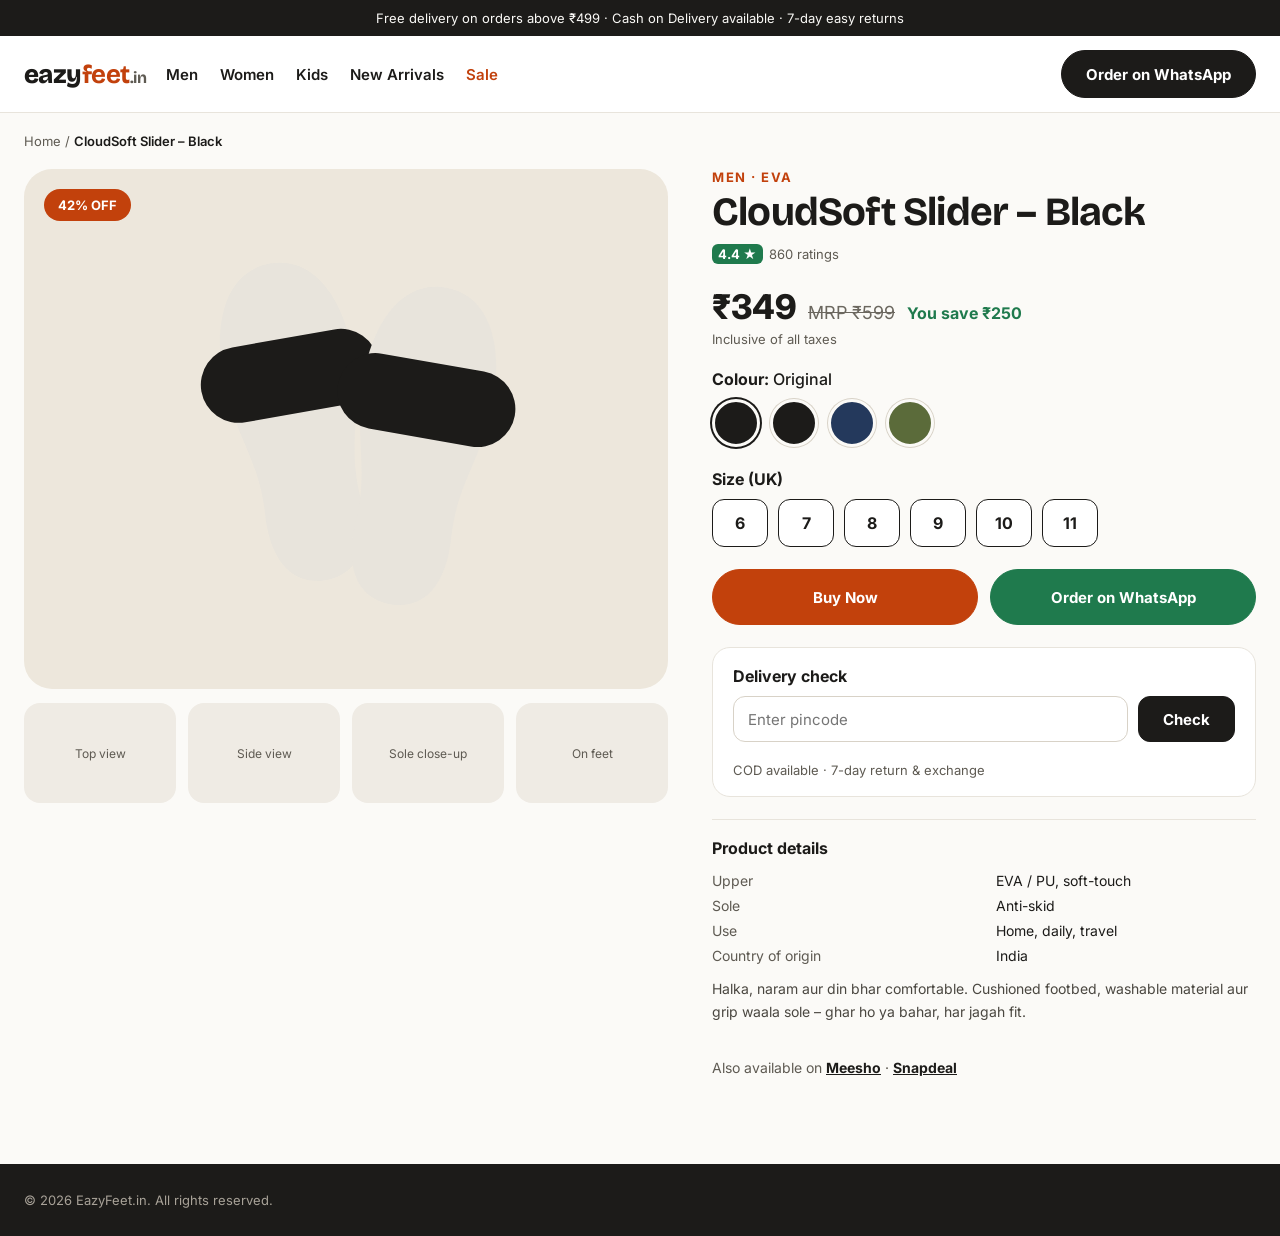
==== eazyfeet-website (1)/product.html @ ea7994d6 "Add files via upload" ====
<!doctype html>
<html lang="en">
<head>
<meta charset="utf-8">
<meta name="viewport" content="width=device-width, initial-scale=1">
<title>Product | EazyFeet.in</title>
<meta name="description" content="Soft, anti-skid chappal aur sliders – EazyFeet.in. Cash on Delivery available.">
<link rel="icon" href="data:image/svg+xml,<svg xmlns='http://www.w3.org/2000/svg' viewBox='0 0 100 100'><rect width='100' height='100' rx='22' fill='%23C2410C'/><text x='50' y='70' font-size='60' text-anchor='middle' fill='white' font-family='Arial' font-weight='bold'>e</text></svg>">
<link rel="preconnect" href="https://fonts.googleapis.com">
<link href="https://fonts.googleapis.com/css2?family=Bricolage+Grotesque:wght@600;700;800&family=Inter:wght@400;500;600;700&display=swap" rel="stylesheet">
<link rel="stylesheet" href="style.css">
</head>
<body>
<div class="strip">Free delivery on orders above ₹499 · Cash on Delivery available · 7-day easy returns</div>

<header class="site"><div class="wrap">
<a href="/" class="logo">eazy<b>feet</b><small>.in</small></a>
<nav class="main" aria-label="Main"><a href="/#bestsellers">Men</a><a href="/#bestsellers">Women</a><a href="/#bestsellers">Kids</a><a href="/#bestsellers">New Arrivals</a><a href="/#bestsellers" style="color:#C2410C">Sale</a></nav>
<div class="tools"><a class="btn dark" data-wa="Hi EazyFeet, mujhe order karna hai." href="#">Order on WhatsApp</a></div>
</div></header>

<main class="wrap">
<div class="crumbs"><a href="/">Home</a> / <span id="crumb" style="color:#1C1B19;font-weight:600">Product</span></div>

<section class="pdp" id="pdp">
<div class="gallery">
<div class="main" id="mainimg"><div class="art"></div><span class="off" id="poff" style="position:absolute;top:20px;left:20px;background:#C2410C;color:#fff;font-size:13px;font-weight:700;border-radius:999px;padding:8px 14px"></span></div>
<div class="thumbs"><div>Top view</div><div>Side view</div><div>Sole close-up</div><div>On feet</div></div>
</div>

<div class="details">
<div>
<div class="kicker" id="ptag"></div>
<h1 class="display" id="pname"></h1>
<div class="rate"><b id="prate"></b><span id="previews"></span></div>
</div>
<div>
<div style="display:flex;align-items:baseline;gap:12px;flex-wrap:wrap"><strong id="pprice" style="font-size:34px;font-weight:800"></strong><s id="pmrp" style="font-size:18px;color:#6B675F"></s><span id="psave" style="font-size:16px;font-weight:700;color:#1F7A4D"></span></div>
<div style="font-size:13px;color:#5E5A52;margin-top:4px">Inclusive of all taxes</div>
</div>

<div><div style="font-weight:700;margin-bottom:10px">Colour: <span id="cname" style="font-weight:500"></span></div><div class="swatches" id="swatches"></div></div>

<div>
<div style="font-weight:700;margin-bottom:10px">Size (UK)</div>
<div class="sizes" id="sizes"></div>
<div class="msg" id="sizemsg" style="color:#B42318;margin-top:10px" hidden>Pehle size select karein</div>
</div>

<div style="display:flex;gap:12px;flex-wrap:wrap">
<button class="btn accent" id="buy" type="button" style="flex:1 1 200px;height:56px;border-radius:28px">Buy Now</button>
<button class="btn wa" id="wabuy" type="button" style="flex:1 1 200px;height:56px;border-radius:28px">Order on WhatsApp</button>
</div>

<form class="box" id="pinform">
<label for="pin" style="font-weight:700">Delivery check</label>
<div style="display:flex;gap:10px"><input id="pin" inputmode="numeric" maxlength="6" placeholder="Enter pincode"><button class="btn dark" type="submit" style="height:46px;border-radius:12px">Check</button></div>
<div class="msg" id="pinmsg" aria-live="polite"></div>
<div style="font-size:13px;color:#5E5A52">COD available · 7-day return &amp; exchange</div>
</form>

<div style="border-top:1px solid #E8E4DC;padding-top:18px">
<div style="font-weight:700;font-size:16px;margin-bottom:10px">Product details</div>
<dl class="specs"><dt>Upper</dt><dd>EVA / PU, soft-touch</dd><dt>Sole</dt><dd>Anti-skid</dd><dt>Use</dt><dd>Home, daily, travel</dd><dt>Country of origin</dt><dd>India</dd></dl>
<p style="font-size:14px;line-height:1.6;color:#4A4740">Halka, naram aur din bhar comfortable. Cushioned footbed, washable material aur grip waala sole – ghar ho ya bahar, har jagah fit.</p>
</div>

<div style="font-size:14px;color:#5E5A52">Also available on <a data-market="meesho" href="#" style="font-weight:700;text-decoration:underline">Meesho</a> · <a data-market="snapdeal" href="#" style="font-weight:700;text-decoration:underline">Snapdeal</a></div>
</div>
</section>
</main>

<footer class="site"><div class="wrap"><div class="copy" style="border:0;padding-top:28px">© <span id="year">2026</span> EazyFeet.in. All rights reserved.</div></div></footer>

<script src="app.js"></script>
</body>
</html>
---- eazyfeet-website (1)/style.css ----
*{box-sizing:border-box}
body{margin:0;background:#FBFAF7;color:#1C1B19;font-family:Inter,system-ui,sans-serif}
a{color:#1C1B19;text-decoration:none}a:hover{color:#C2410C}
.wrap{max-width:1280px;margin:0 auto;padding-left:24px;padding-right:24px}
.display{font-family:'Bricolage Grotesque',sans-serif;letter-spacing:-.02em}
.strip{background:#1C1B19;color:#FBFAF7;font-size:13px;padding:10px 16px;text-align:center}
header.site{background:#fff;border-bottom:1px solid #E8E4DC;position:sticky;top:0;z-index:10}
header.site .wrap{display:flex;flex-wrap:wrap;align-items:center;gap:20px;padding-top:14px;padding-bottom:14px}
.logo{font-family:'Bricolage Grotesque',sans-serif;font-weight:800;font-size:26px;letter-spacing:-.02em;color:#1C1B19}
.logo b{color:#C2410C}.logo small{font-size:16px;color:#5E5A52;font-weight:700}
nav.main{display:flex;flex-wrap:wrap;gap:22px;font-weight:600;font-size:15px;flex:1 1 auto}
.tools{display:flex;align-items:center;gap:10px;flex-wrap:wrap}
.search{height:44px;width:240px;max-width:100%;border:1px solid #D8D2C7;border-radius:22px;padding:0 18px;font:inherit;font-size:14px;background:#FBFAF7}
.btn{height:48px;padding:0 24px;border-radius:24px;display:inline-flex;align-items:center;justify-content:center;gap:8px;font:inherit;font-weight:700;font-size:15px;cursor:pointer;border:1.5px solid #1C1B19;background:#fff;color:#1C1B19}
.btn.dark{background:#1C1B19;color:#fff}.btn.accent{background:#C2410C;border-color:#C2410C;color:#fff}.btn.wa{background:#1F7A4D;border-color:#1F7A4D;color:#fff}
.btn:hover{opacity:.92}.btn.dark:hover,.btn.accent:hover,.btn.wa:hover{color:#fff}
.sr{position:absolute;left:-9999px}
.hero{display:flex;flex-wrap:wrap;background:#F3EDE3;border-radius:28px;overflow:hidden;margin-top:32px}
.hero .txt{flex:1 1 420px;padding:56px 48px;display:flex;flex-direction:column;gap:18px;justify-content:center}
.hero h1{margin:0;font-size:clamp(40px,6vw,64px);line-height:1.02;font-weight:800}
.hero p{margin:0;font-size:18px;line-height:1.55;color:#4A4740;max-width:440px}
.hero .art{flex:1 1 420px;min-height:380px;background:#E9A23B;position:relative;display:flex;align-items:center;justify-content:center}
.badge{position:absolute;top:24px;right:24px;background:#1C1B19;color:#fff;border-radius:999px;padding:12px 18px;font-family:'Bricolage Grotesque',sans-serif;font-weight:700;font-size:18px}
.kicker{font-size:13px;font-weight:700;letter-spacing:.12em;color:#C2410C}
.trust{display:grid;grid-template-columns:repeat(auto-fit,minmax(220px,1fr));gap:16px;margin:24px auto 16px}
.trust div.t{display:flex;gap:14px;align-items:center;padding:18px 20px;background:#fff;border:1px solid #E8E4DC;border-radius:16px}
.trust strong{display:block;font-size:15px}.trust span{font-size:13px;color:#5E5A52}
section.block{padding-top:32px;padding-bottom:24px}
h2.title{margin:0 0 22px;font-size:34px}
.cats{display:grid;grid-template-columns:repeat(auto-fill,minmax(160px,1fr));gap:16px}
.cat{display:flex;flex-direction:column;align-items:center;gap:12px;padding:22px 14px;background:#fff;border:1.5px solid #E8E4DC;border-radius:20px;font-weight:700}
.cat:hover{border-color:#C2410C;color:#1C1B19}
.cat .circ{width:104px;height:104px;border-radius:52px;display:flex;align-items:center;justify-content:center}
.grid{display:grid;grid-template-columns:repeat(auto-fill,minmax(250px,1fr));gap:20px}
.card{display:flex;flex-direction:column;background:#fff;border:1px solid #E8E4DC;border-radius:20px;overflow:hidden;transition:box-shadow .2s,transform .2s}
.card:hover{box-shadow:0 10px 30px rgba(28,27,25,.1);transform:translateY(-2px);color:#1C1B19}
.card .img{position:relative;height:230px;display:flex;align-items:center;justify-content:center}
.card .off{position:absolute;top:14px;left:14px;background:#C2410C;color:#fff;font-size:12px;font-weight:700;border-radius:999px;padding:6px 10px}
.card .info{padding:16px 18px 20px;display:flex;flex-direction:column;gap:6px}
.tag{font-size:12px;font-weight:600;color:#5E5A52;letter-spacing:.04em}
.name{font-weight:700;font-size:16px;line-height:1.3}
.rate{display:flex;align-items:center;gap:6px;font-size:13px;color:#5E5A52}
.rate b{background:#1F7A4D;color:#fff;border-radius:6px;padding:2px 6px}
.price{display:flex;align-items:baseline;gap:8px;margin-top:4px}
.price strong{font-size:20px;font-weight:800}.price s{font-size:14px;color:#6B675F}
.promos{display:grid;grid-template-columns:repeat(auto-fit,minmax(300px,1fr));gap:20px}
.promo{border-radius:24px;padding:40px;display:flex;flex-direction:column;gap:12px;min-height:220px;justify-content:center}
.promo .big{font-family:'Bricolage Grotesque',sans-serif;font-size:32px;font-weight:800;line-height:1.05}
.market{background:#fff;border:1px solid #E8E4DC;border-radius:24px;padding:26px 30px;display:flex;flex-wrap:wrap;align-items:center;justify-content:space-between;gap:16px}
footer.site{background:#1C1B19;color:#D8D2C7;margin-top:48px}
footer.site .cols{display:grid;grid-template-columns:repeat(auto-fit,minmax(200px,1fr));gap:32px;padding-top:52px;padding-bottom:28px}
footer.site a{color:#D8D2C7;display:block;margin:8px 0;font-size:14px}footer.site a:hover{color:#fff}
footer.site h4{color:#fff;margin:0 0 6px;font-size:15px}
footer.site .copy{border-top:1px solid #3A3833;padding-top:18px;padding-bottom:28px;font-size:13px;color:#A8A298}
.float-wa{position:fixed;right:20px;bottom:20px;z-index:20;box-shadow:0 8px 24px rgba(0,0,0,.18);height:56px;border-radius:28px}
/* product page */
.crumbs{font-size:13px;color:#5E5A52;padding-top:20px}.crumbs a{color:#5E5A52}
.pdp{display:flex;flex-wrap:wrap;gap:44px;padding-top:20px;padding-bottom:40px}
.gallery{flex:1 1 500px;min-width:0;display:flex;flex-direction:column;gap:14px}
.gallery .main{height:520px;border-radius:28px;display:flex;align-items:center;justify-content:center;position:relative}
.thumbs{display:grid;grid-template-columns:repeat(4,minmax(0,1fr));gap:12px}
.thumbs div{height:100px;background:#EFEBE4;border-radius:16px;display:flex;align-items:center;justify-content:center;font-size:12px;color:#5E5A52;text-align:center}
.details{flex:1 1 400px;min-width:0;display:flex;flex-direction:column;gap:22px}
.details h1{margin:6px 0 10px;font-size:40px;line-height:1.08}
.swatches,.sizes{display:flex;gap:10px;flex-wrap:wrap}
.sw{width:48px;height:48px;border-radius:24px;border:3px solid #FBFAF7;box-shadow:0 0 0 1px #D8D2C7;cursor:pointer}
.sw[aria-pressed="true"]{box-shadow:0 0 0 2px #1C1B19}
.sz{min-width:56px;height:48px;border-radius:12px;font:inherit;font-weight:700;font-size:16px;cursor:pointer;background:#fff;color:#1C1B19;border:1.5px solid #1C1B19}
.sz[aria-pressed="true"]{background:#1C1B19;color:#fff}
.msg{font-size:14px;font-weight:600}
.box{background:#fff;border:1px solid #E8E4DC;border-radius:18px;padding:18px 20px;display:flex;flex-direction:column;gap:10px}
.box input{flex:1 1 auto;min-width:0;height:46px;border:1px solid #D8D2C7;border-radius:12px;padding:0 14px;font:inherit;font-size:15px}
.specs{display:grid;grid-template-columns:repeat(2,minmax(0,1fr));gap:8px 24px;font-size:14px}
.specs dt{color:#5E5A52}.specs dd{margin:0}
@media (max-width:640px){.hero .txt{padding:36px 24px}.gallery .main{height:360px}.search{width:100%}h2.title{font-size:28px}}
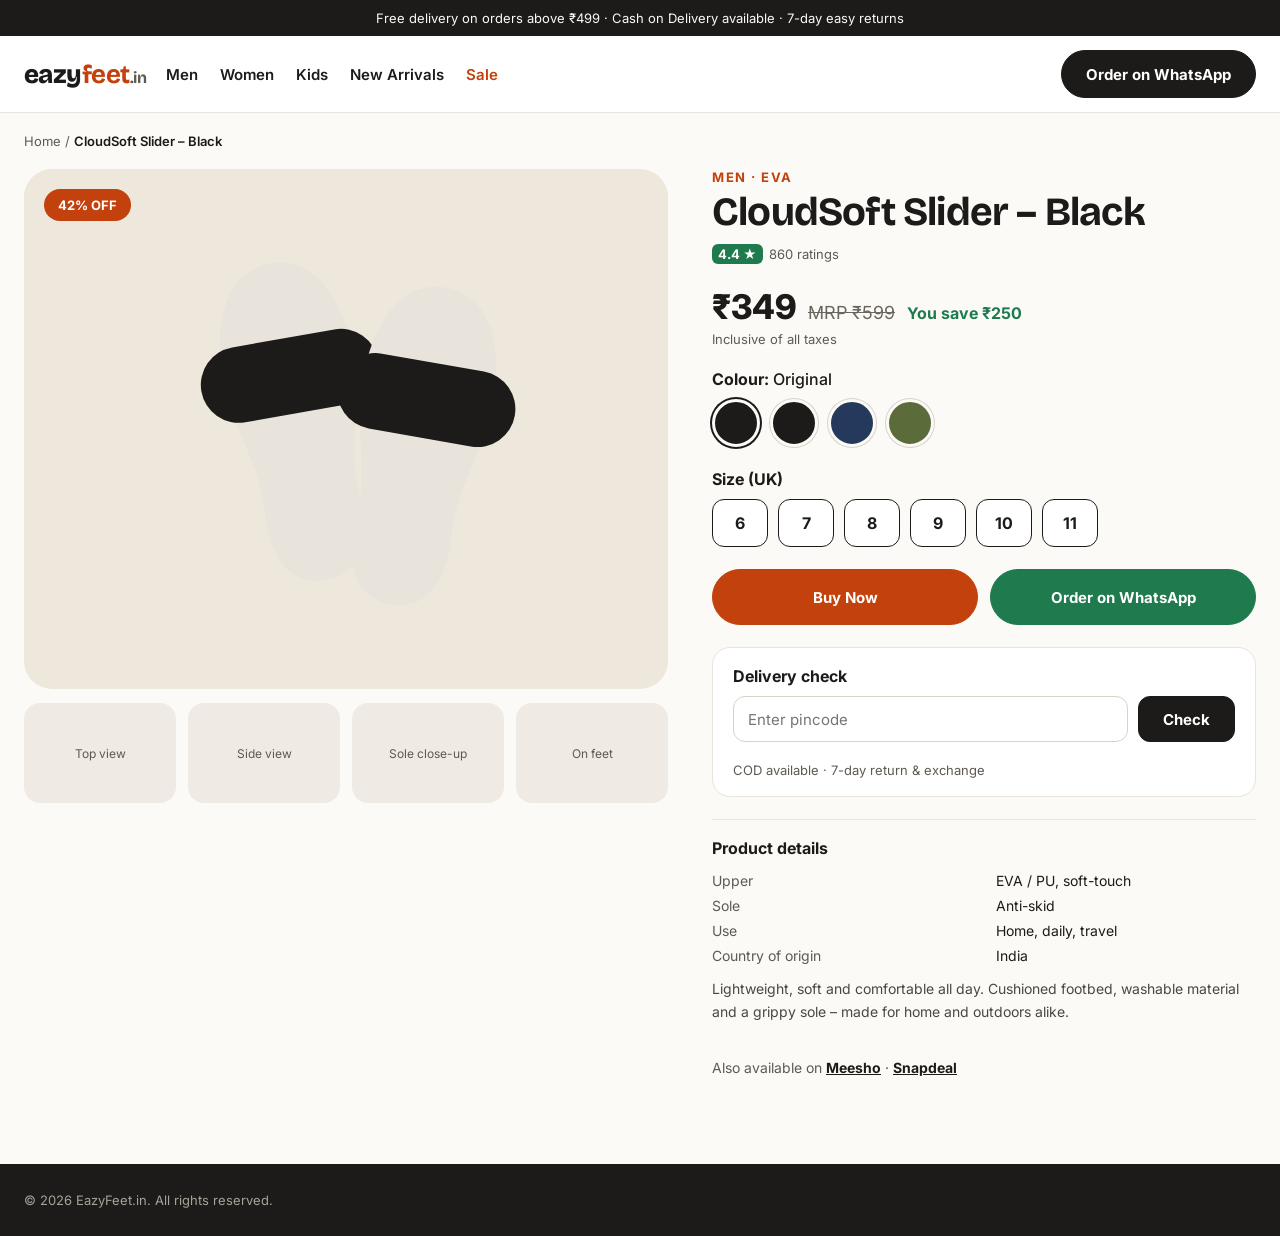
==== commit a21a4b9e: "Translate website text to English Co-Authored-By: Claude Opus 5.5 <noreply@anthropic.com> Claude-Ses" ====
--- a/eazyfeet-website (1)/product.html
+++ b/eazyfeet-website (1)/product.html
@@ -4,7 +4,7 @@
 <meta charset="utf-8">
 <meta name="viewport" content="width=device-width, initial-scale=1">
 <title>Product | EazyFeet.in</title>
-<meta name="description" content="Soft, anti-skid chappal aur sliders – EazyFeet.in. Cash on Delivery available.">
+<meta name="description" content="Soft, anti-skid slippers and sliders from EazyFeet.in. Cash on Delivery available.">
 <link rel="icon" href="data:image/svg+xml,<svg xmlns='http://www.w3.org/2000/svg' viewBox='0 0 100 100'><rect width='100' height='100' rx='22' fill='%23C2410C'/><text x='50' y='70' font-size='60' text-anchor='middle' fill='white' font-family='Arial' font-weight='bold'>e</text></svg>">
 <link rel="preconnect" href="https://fonts.googleapis.com">
 <link href="https://fonts.googleapis.com/css2?family=Bricolage+Grotesque:wght@600;700;800&family=Inter:wght@400;500;600;700&display=swap" rel="stylesheet">
@@ -16,7 +16,7 @@
 <header class="site"><div class="wrap">
 <a href="/" class="logo">eazy<b>feet</b><small>.in</small></a>
 <nav class="main" aria-label="Main"><a href="/#bestsellers">Men</a><a href="/#bestsellers">Women</a><a href="/#bestsellers">Kids</a><a href="/#bestsellers">New Arrivals</a><a href="/#bestsellers" style="color:#C2410C">Sale</a></nav>
-<div class="tools"><a class="btn dark" data-wa="Hi EazyFeet, mujhe order karna hai." href="#">Order on WhatsApp</a></div>
+<div class="tools"><a class="btn dark" data-wa="Hi EazyFeet, I'd like to place an order." href="#">Order on WhatsApp</a></div>
 </div></header>
 
 <main class="wrap">
@@ -44,7 +44,7 @@
 <div>
 <div style="font-weight:700;margin-bottom:10px">Size (UK)</div>
 <div class="sizes" id="sizes"></div>
-<div class="msg" id="sizemsg" style="color:#B42318;margin-top:10px" hidden>Pehle size select karein</div>
+<div class="msg" id="sizemsg" style="color:#B42318;margin-top:10px" hidden>Please select a size first</div>
 </div>
 
 <div style="display:flex;gap:12px;flex-wrap:wrap">
@@ -62,7 +62,7 @@
 <div style="border-top:1px solid #E8E4DC;padding-top:18px">
 <div style="font-weight:700;font-size:16px;margin-bottom:10px">Product details</div>
 <dl class="specs"><dt>Upper</dt><dd>EVA / PU, soft-touch</dd><dt>Sole</dt><dd>Anti-skid</dd><dt>Use</dt><dd>Home, daily, travel</dd><dt>Country of origin</dt><dd>India</dd></dl>
-<p style="font-size:14px;line-height:1.6;color:#4A4740">Halka, naram aur din bhar comfortable. Cushioned footbed, washable material aur grip waala sole – ghar ho ya bahar, har jagah fit.</p>
+<p style="font-size:14px;line-height:1.6;color:#4A4740">Lightweight, soft and comfortable all day. Cushioned footbed, washable material and a grippy sole – made for home and outdoors alike.</p>
 </div>
 
 <div style="font-size:14px;color:#5E5A52">Also available on <a data-market="meesho" href="#" style="font-weight:700;text-decoration:underline">Meesho</a> · <a data-market="snapdeal" href="#" style="font-weight:700;text-decoration:underline">Snapdeal</a></div>
